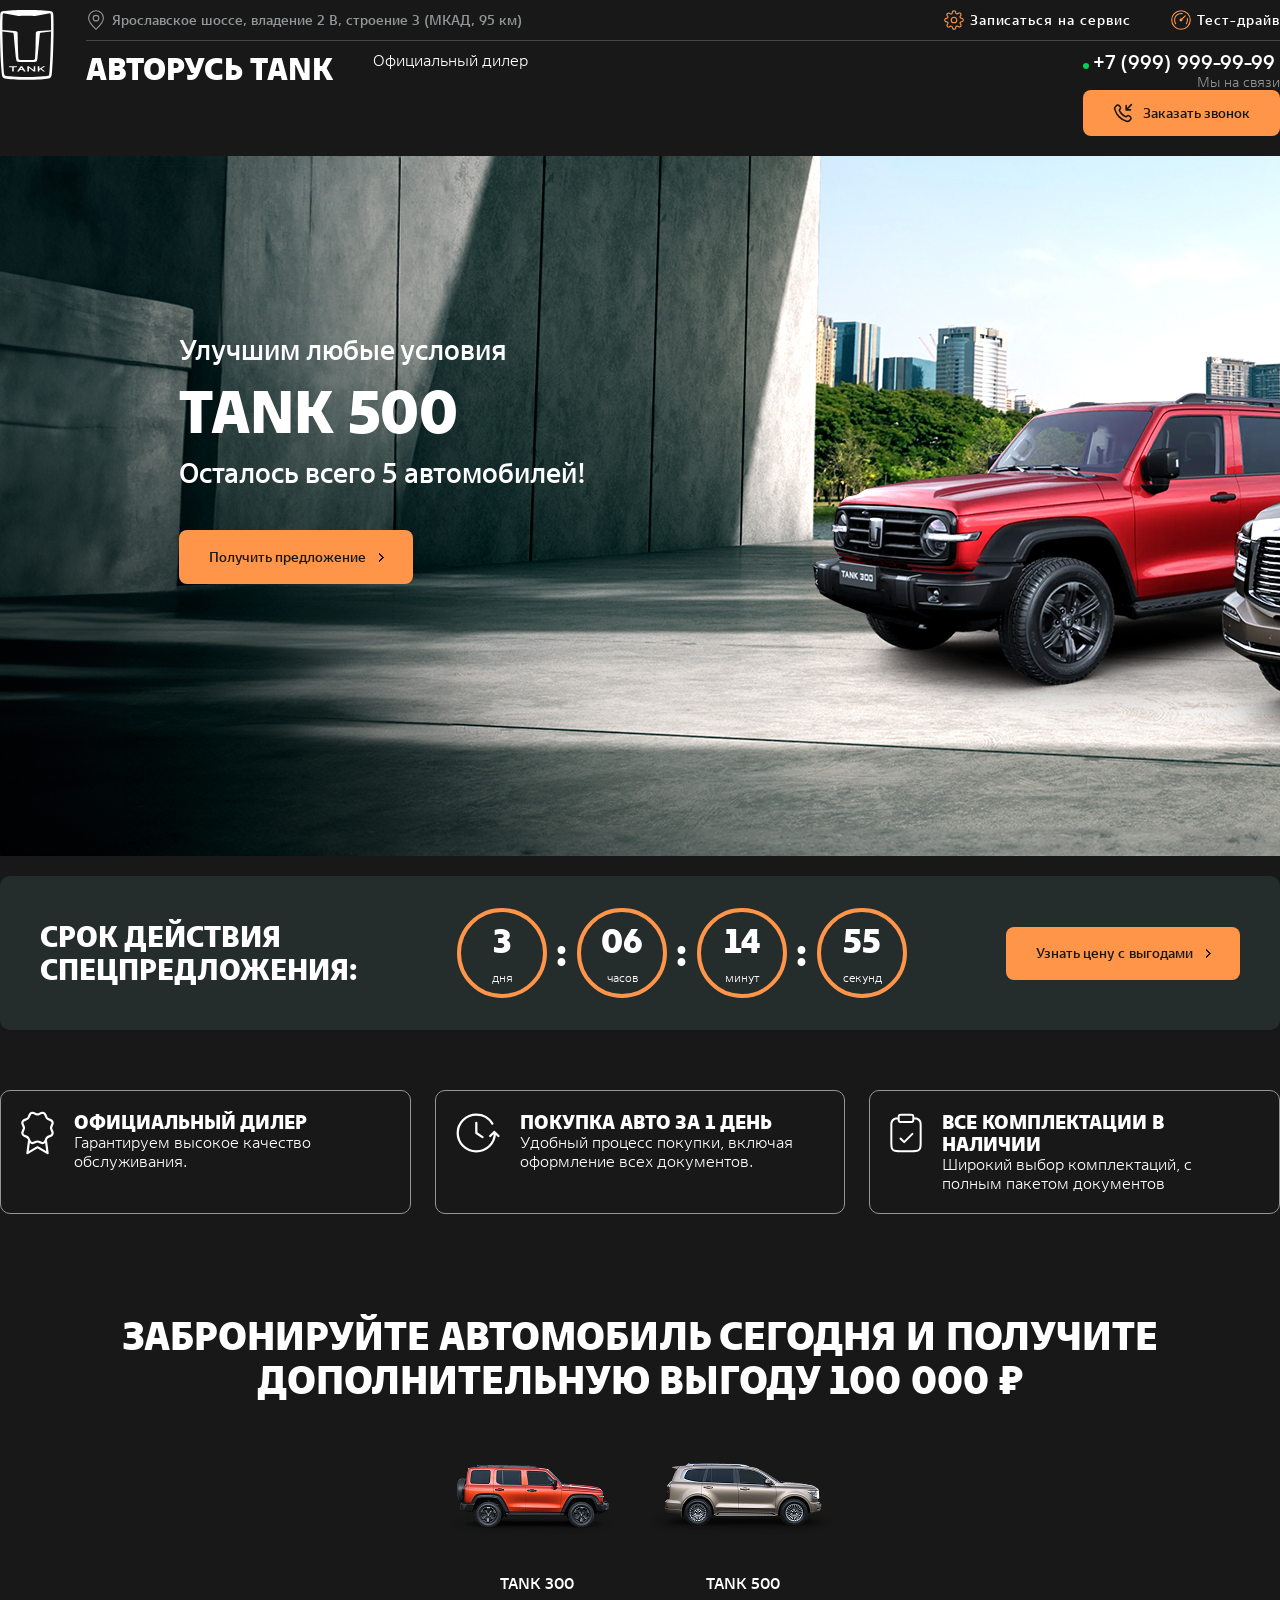
==== index.html @ 169fffc2 "Add files via upload" ====
<!DOCTYPE html>
<html lang="en">

<head>
    <meta charset="UTF-8">
    <meta name="viewport" content="width=device-width, initial-scale=1.0">
    <title>АВТОРУСЬ TANK</title>
    <link rel="stylesheet" href="css/normalize.css">
    <link rel="stylesheet" href="fonts/stylesheet.css">
    <link rel="stylesheet" href="css/base.css">
    <link rel="stylesheet" href="css/general.css">
    <link rel="stylesheet" href="css/main.css">
</head>

<body>
    <div class="wrapper">
        <header class="header">
            <div class="container header__container">
                <!-- Логотип -->
                <a href="#" class="logo header__logo"><img src="images/logo.svg" alt="Логотип автомобиля TANK"
                        class="logo__img">
                </a>
                <!-- Остальное содержимое шапки -->
                <div class="header__content">
                    <!-- Верхняя часть шапки -->
                    <div class="header__top">
                        <div class="location">
                            Ярославское шоссе, владение 2 В, строение 3 (МКАД, 95 км)
                        </div>
                        <ul class="services">
                            <li class="services_item services__service">
                                <a href="#" class="services_link">Записаться на сервис</a>
                            </li>
                            <li class="services_item services__test-drive">
                                <a href="#" class="services_link">Тест-драйв</a>
                            </li>
                        </ul>
                    </div>
                    <!-- Нижняя часть шапки -->
                    <div class="header__botton">
                        <div class=" title-block">
                            <h1 class="titleheader__title">АВТОРУСЬ TANK</h1>
                            <span class="subtitle">Официальный дилер</span>
                        </div>
                        <div class="header__contacts contacts">
                            <div class="phone-wrap">
                                <a href="tel:+79999999999" class="phone">+7 (999) 999-99-99</a>
                                <div class="phone-wrap__info">Мы на связи</div>
                            </div>
                            <button class="btn btn--size--small btn--call-me"><span>Заказать звонок</span></button>
                        </div>
                    </div>
                </div>
            </div>
        </header>
        <section class="welcome">
            <div class="container welcome_container">
                <div class="welcome__content">
                    <div class="welcome__title-wrap">
                        <div class="welcome__supertitle">Улучшим любые условия</div>
                        <h2 class="welcome__title">TANK 500</h2>
                        <div class="welcome__supertitle">Осталось всего 5 автомобилей!</div>
                    </div>
                    <button class="btn btn--size--high"><span>Получить предложение</span></button>
                </div>
            </div>
        </section>
        <section class="promo">
            <div class="container">
                <div class="promo_content">
                    <h2 class="promo_title">Срок действия спецпредложения:</h2>
                    <ul class="promo_timer">
                        <li class="promo_timer-item">
                            <div class="promo_timer-value">3</div>
                            <div class="promo_timer-label">дня</div>
                        </li>
                        <li class="promo_timer-item">
                            <div class="promo_timer-value">06</div>
                            <div class="promo_timer-label">часов</div>
                        </li>
                        <li class="promo_timer-item">
                            <div class="promo_timer-value">14</div>
                            <div class="promo_timer-label">минут</div>
                        </li>
                        <li class="promo_timer-item">
                            <div class="promo_timer-value">55</div>
                            <div class="promo_timer-label">секунд</div>
                        </li>
                    </ul>
                    <div class="promo_btn-wrap">
                        <button class="btn btn--size--high"><span>Узнать цену с выгодами</span></button>
                    </div>
                </div>
            </div>
        </section>
        <section class="benefits">
            <div class="container">
                <ul class="benefits__list be">
                    <li class="benefits__item benefit">
                        <img class="benefits__icon" src="./images/icons/Icon (2).svg" alt="">
                        <div class="benefit__text">
                            <h3 class="benefit__title">Официальный дилер</h3>
                            <p class="benefit__desc">
                                Гарантируем высокое качество обслуживания.
                            </p>
                        </div>
                    </li>
                    <li class="benefits__item benefit">
                        <img class="benefits__icon" src="./images/icons/dsa.svg" alt="">
                        <div class="benefit__text">
                            <h3 class="benefit__title">ПОКУПКА АВТО ЗА 1 ДЕНЬ</h3>
                            <p class="benefit__desc">
                                Удобный процесс покупки, включая оформление всех документов.
                            </p>
                        </div>
                    </li>
                    <li class="benefits__item benefit">
                        <img class="benefits__icon" src="./images/icons/Icon (1).svg" alt="">
                        <div class="benefit__text">
                            <h3 class="benefit__title">ВСЕ КОМПЛЕКТАЦИИ В НАЛИЧИИ</h3>
                            <p class="benefit__desc">
                                Широкий выбор комплектаций, с полным пакетом документов
                            </p>
                        </div>
                    </li>
                </ul>
            </div>
        </section>
        <section class="booking-promo">
            <h2 class="booking__text">ЗАБРОНИРУЙТЕ Автомобиль СЕГОДНЯ И ПОЛУЧИТЕ <br> ДОПОЛНИТЕЛЬНУЮ ВЫГОДУ 100 000 ₽
                <div class="container">
                    <ul class="booking__img">
                        <li class="booking__img-car"><img src="./images/300.png" alt="">
                            <div class="booking__img-car_und">TANK 300</div>
                        </li>
                        <li class="booking__img-car"><img src="./images/500.png" alt="">
                            <div class="booking__img-car_und">TANK 500</div>
                        </li>
                    </ul>
                </div>
        </section>
    </div>
</body>

</html>
---- fonts/stylesheet.css ----
@font-face {
    font-family: 'TT TANK';
    src: url('TTTANK-Md.woff2') format('woff2'),
        url('TTTANK-Md.woff') format('woff');
    font-weight: 500;
    font-style: normal;
    font-display: swap;
}

@font-face {
    font-family: 'TT TANK';
    src: url('TTTANK-Bd.woff2') format('woff2'),
        url('TTTANK-Bd.woff') format('woff');
    font-weight: bold;
    font-style: normal;
    font-display: swap;
}

@font-face {
    font-family: 'TT TANK';
    src: url('TTTANK-Lt.woff2') format('woff2'),
        url('TTTANK-Lt.woff') format('woff');
    font-weight: 300;
    font-style: normal;
    font-display: swap;
}
---- css/base.css ----
/*Установить всем элементам на странице поведение при котором в указанный в css размер будут включены и padding и border*/
*,
 *::after,
 *::before {
    box-sizing: border-box;
}

html,
body {
    height: 100%;
}

ul {
    margin: 0;
    padding: 0;
}

ul li {
    /* Убрать маркеры у маркированного списка */
    list-style: none;
}

h1,
h2,
h3,
h4,
h5,
h6 {
    margin: 0;
}

p {
    margin: 0;
}

table {
    border-collapse: collapse;
}

img {
    max-width: 100%;
}

a {
    /* Наследовать цвет текста от родител */
    color: inherit;
    text-decoration: none;
}

.wrapper {
    min-height: 100%;
}
---- css/general.css ----
.btn {
    border-radius: 8px;
    border-color: #ff9549;
    border: none;
    font-weight: 500;
    font-size: 14px;
    color: #181818;
}

.btn span {
    display: flex;
    align-items: center;
    column-gap: 10px;
}

.btn span::after {
    content: "";
    background-color: #ff9549;
    border: none;
    font-weight: 500;
    width: 7px;
    height: 7px;
    border-top: 2px solid #181818;
    border-right: 2px solid #181818;
    transform: rotate(45deg);
    border-radius: 1px;
}

.btn--size--high {
    padding: 18.5px 30px;
}

.btn--size--medium {
    padding: 16px 30px;
}

.btn--size--small {
    padding: 13px 30px;
}

.btn--call-me span::before {
    content: "";
    display: inline-block;
    width: 20px;
    height: 20px;
    background-image: url(../images/icons/Icon.svg);
    background-position: center;
    background-size: contain;
}

.btn--call-me span::after {
    display: none;
}
---- css/main.css ----
.wrapper {
    background-color: #181818;
    min-height: 100%;
    color: #fff;
    font-family: 'TT TANK', sans-serif;
    font-weight: 300;
    font-size: 16px;
}

.container {


    max-width: 1300px;
    margin: 0 auto;

}

.header {
    padding-top: 10px;
    padding-bottom: 20px;
}

.header__container {
    display: flex;
    /* Расстояние между колонками flex-контейнера */
    column-gap: 32px;
}

.logo {
    display: block;
    width: 54px;
    height: 70px;
}

.header__logo {}

.logo__img {}

.header__content {
    flex: 1;
}

.header__top {
    display: flex;
    justify-content: space-between;
    border-bottom: 1px solid rgba(255, 255, 255, 0.2);
    padding-bottom: 10px;
    align-items: flex-start;
}

.location {
    font-weight: 500;
    font-size: 14px;
    color: #939697;
    display: flex;
    align-items: center;
    column-gap: 6px;
}

.location::before {
    content: "";
    display: inline-block;
    width: 20px;
    height: 20px;
    background-image: url(../images/icons/location.svg);
    background-repeat: no-repeat;
    background-position: center;
    background-size: contain;
}

.services {
    display: flex;
    column-gap: 40px;
    font-weight: 500;
    font-size: 14px;
    letter-spacing: 0.07em;
}

.services_item {
    display: flex;
    align-items: center;
    column-gap: 6px;
}

.services_item::before {
    content: "";
    display: inline-block;
    width: 20px;
    height: 20px;
    background-repeat: no-repeat;
    background-position: center;
    background-size: contain;
}

.services__service::before {
    background-image: url(../images/icons/service.svg);
}

.services__test-drive::before {
    background-image: url(../images/icons/test-drive.svg);
}

.services_link {
    font-weight: 500;
    font-size: 14px;
}

.header__botton {
    padding-top: 10px;
    display: flex;
    justify-content: space-between;
    align-items: flex-start;
}

.header__title {
    display: flex;
}

.header__title::after {
    content: "";
    display: inline-block;
    height: 30px;
    width: 1px;
    margin: 0px 20px;
    background-color: rgba(255, 255, 255, 0.2);
}

.title-block {
    display: flex;
    column-gap: 40px;
}

.title {}

.subtitle {}

.header__contacts {}

.contacts {}

.phone-wrap::before {
    content: "";
    display: inline-block;
    width: 6px;
    height: 6px;
    background-color: #00d154;
    border-radius: 50%;
}

.welcome {
    min-height: 700px;
    background-image: url(../images/welcome_bg.jpg);
    background-size: cover;
    background-position: left center;
    padding: 179px;
    margin-bottom: 20px;
}

.welcome__title-wrap {
    margin-bottom: 40px
}

.welcome__supertitle,
.welcome__subtitle {
    font-weight: 500;
    font-size: 28px;
}

.welcome__title {
    font-weight: 700;
    font-size: 60px;
    text-transform: uppercase;
    margin: 11px 0px;
}

.phone {
    font-weight: 500;
    font-size: 20px;
}

.phone-wrap__info {
    text-align: right;
    font-size: 14px;
    color: #939697;
}

.btn {
    background-color: #ff9549;

}

.btn--call-me {}

/*предложение */
.promo {
    margin-bottom: 60px
}

.container {}

.promo_content {
    background: #252c2c;
    border-radius: 10px;
    padding: 32px 40px;
    display: flex;
    justify-content: space-between;
    align-items: center;
}

.promo_title {
    font-weight: 700;
    font-size: 30px;
    line-height: 110%;
    text-transform: uppercase;
    max-width: 318px;
}

.promo_timer {
    display: flex;
    column-gap: 30px;
}

.promo_timer-item {
    width: 90px;
    height: 90px;
    display: flex;
    justify-content: center;
    align-items: center;
    flex-direction: column;
    row-gap: 10px;
    border: 4px solid #ff9549;
    border-radius: 50%;
    position: relative;
}

.promo_timer-item:not(:last-child)::after {
    content: ":";
    font-weight: 700;
    font-size: 39px;
    display: inline-block;
    position: absolute;
    right: -24px;

}

.promo_timer-value {
    font-weight: 700;
    font-size: 34px;
    text-align: center;
}

.promo_timer-label {
    font-size: 12px;
    text-align: center;
}

.promo_btn-wrap {}

.btn {}

.btn--size--high {}

/* Преимущества */

.benefits {}

.container {}

.benefits__list {
    display: flex;
    column-gap: 24px;
}

.be {}

.benefits__item {
    /* Если у всех элементов установить flex: 1 то они разделят поравну свободное пространство flex-контейнера */
    flex: 1;
}

.benefit {
    border: 1px solid #939697;
    border-radius: 10px;
    padding: 20px;
    display: flex;
    margin-bottom: 100px;
}

.benefits__icon {
    max-width: 44px;
    max-height: 44px;
    /* Картинка помещается в указанные размеры с сохранением пропорций */
    object-fit: contain;
}

.benefit__text {
    width: 312px;
    padding-left: 20px;
}

.benefit__title {
    font-weight: 700;
    font-size: 20px;
    line-height: 110%;
    text-transform: uppercase;
    color: #fff;
}

.benefit__desc {
    font-weight: 300;
    font-size: 16px;
    line-height: 120%;
    color: #fff;
}

.booking-promo {}

.booking__text {
    font-weight: 700;
    font-size: 40px;
    line-height: 110%;
    text-transform: uppercase;
    text-align: center;
    color: #fff;
}

.booking__img {
    text-align: center;
    margin-top: 40px;
}

.booking__img-car {
    display: inline-block;
}

.booking__img-car_und {
    font-weight: 500;
    font-size: 16px;
    text-align: center;
}
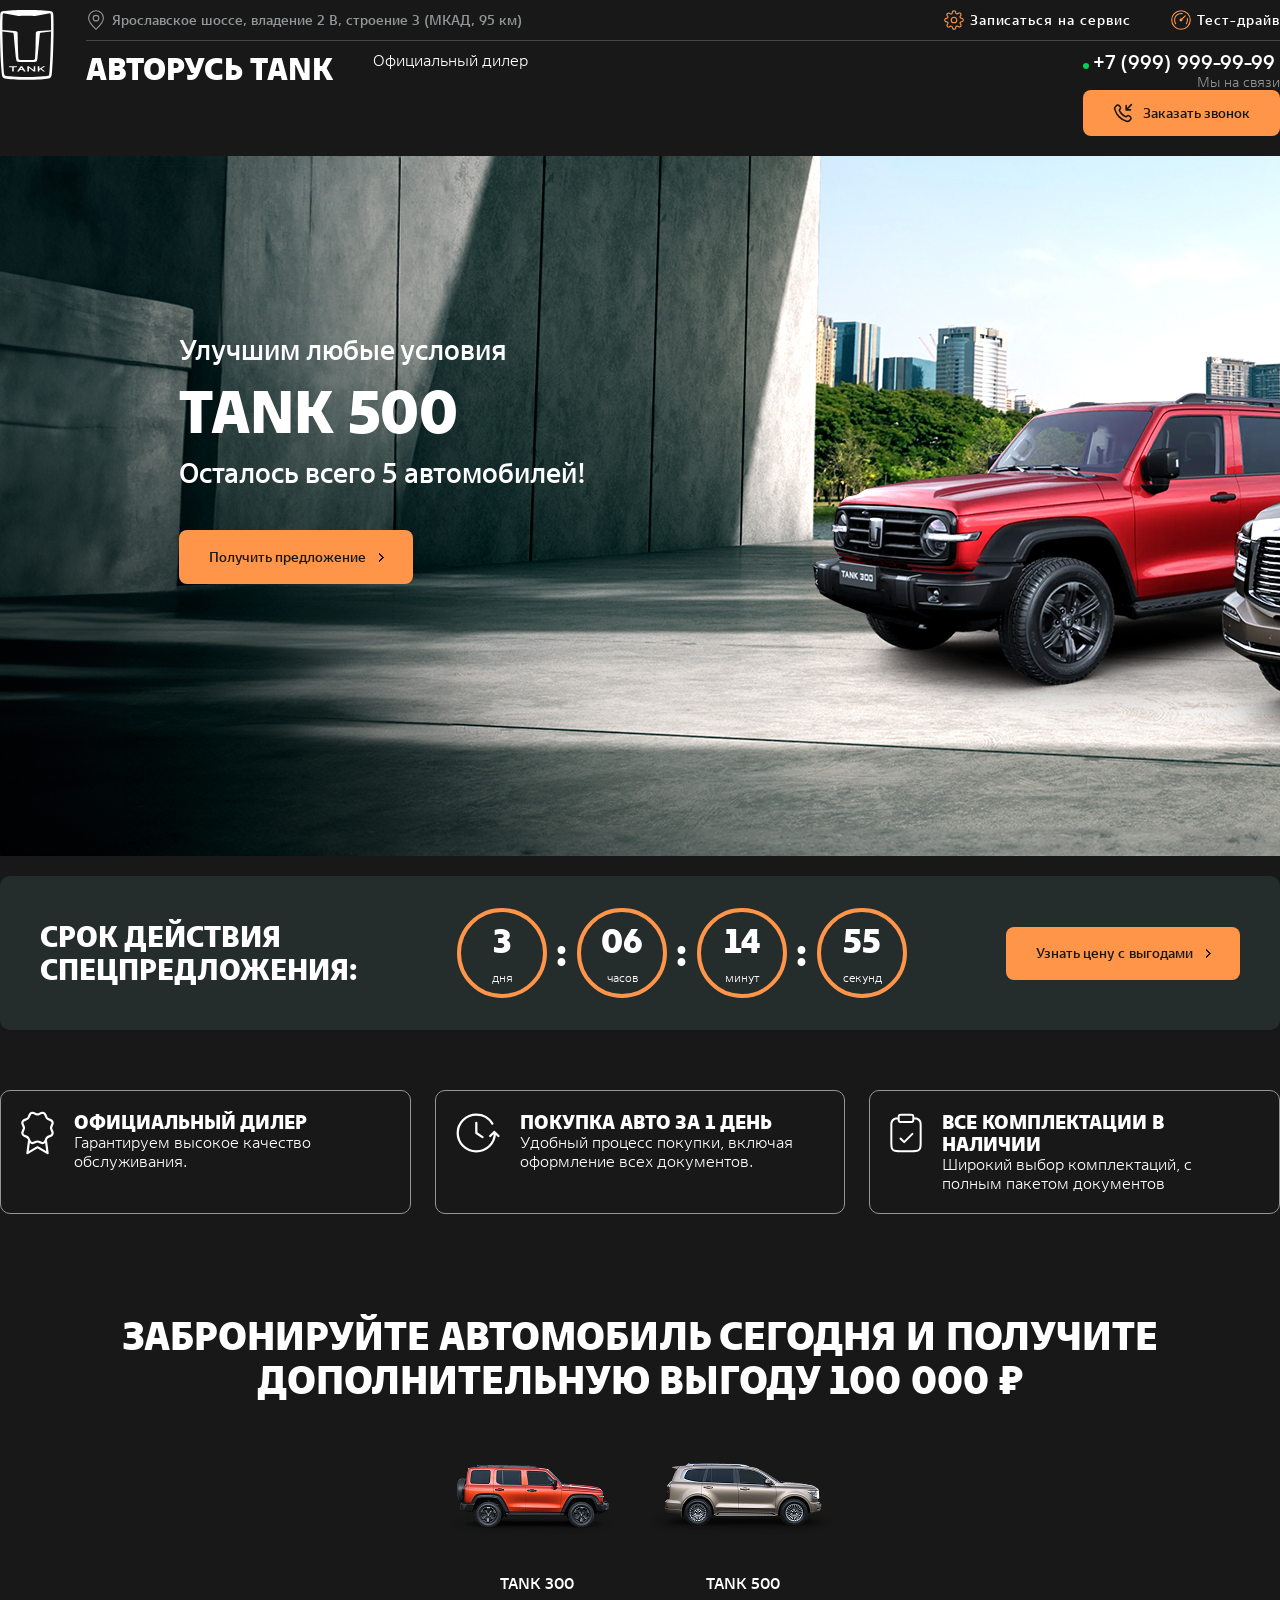
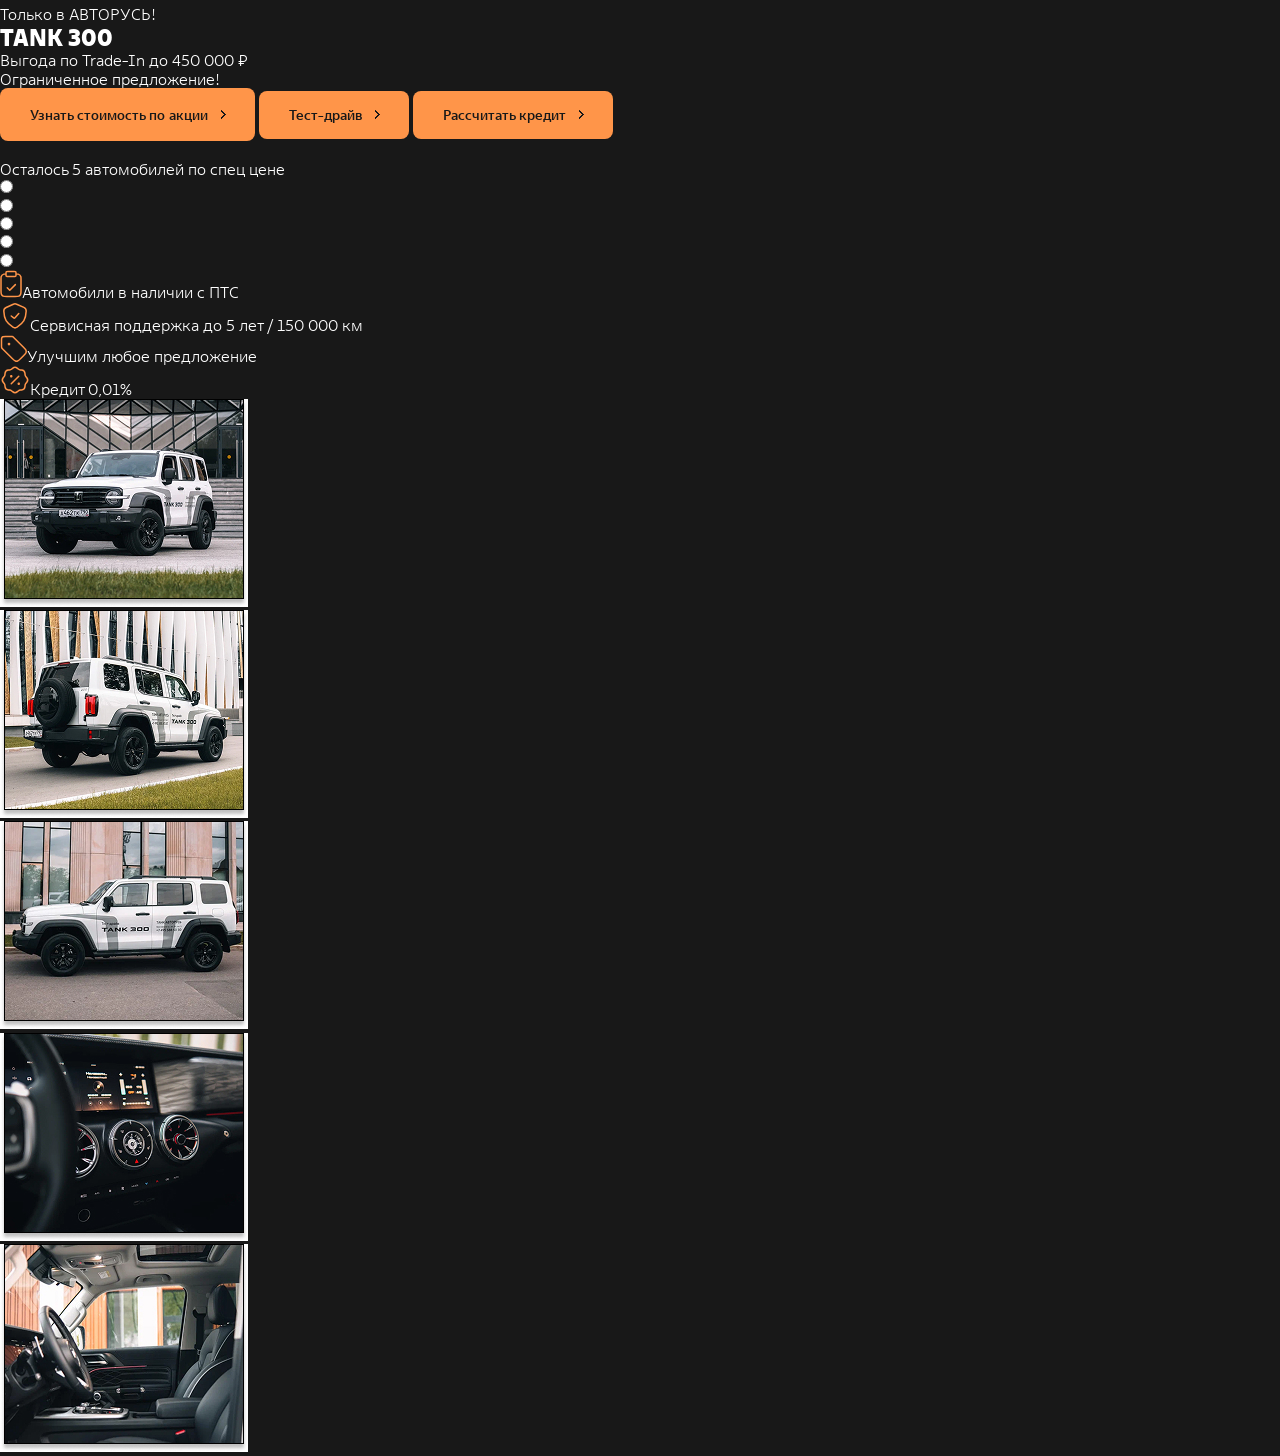
==== commit e3eed5b4: "Add files via upload" ====
--- a/index.html
+++ b/index.html
@@ -139,6 +139,81 @@
                     </ul>
                 </div>
         </section>
+        <section class="special-offer">
+            <div class="container special-offer__container">
+                <div class="special-offer__main">
+                    <div class="special-offer__main-content">
+                        <div class="special-offer__bage">Только в АВТОРУСЬ!</div>
+                        <h2 class="special-offer__title">TANK 300</h2>
+                        <div class="special-offer__highlight">Выгода по Trade-In до 450 000 ₽ </div>
+                        <div class="special-offer__disclaimer">Ограниченное предложение!</div>
+                        <div class="special-offer__btns">
+                            <button class="btn btn--size--high"><span>Узнать стоимость по акции</span></button>
+                            <button class="btn btn--size--medium btn--transparent"><span>Тест-драйв</span></button>
+                            <button class="btn btn--size--medium btn--transparent"><span>Рассчитать
+                                    кредит</span></button>
+                        </div>
+                    </div>
+                    <div class="special-offer__banner">
+                        <div class="special-offer__img-wrap">
+                            <img src="images/icons/special-offer/300.png" alt="" class="special-offer_img">
+                            <div class="special-offer__banner-limit">Осталось 5 автомобилей по спец цене</div>
+                        </div>
+                        <ul class="special-offer__triger-list">
+                            <li class="special-offer__triger-item">
+                                <input type="radio" name="color" class="special-offer__triger">
+                            </li>
+                            <li class="special-offer__triger-item">
+                                <input type="radio" name="color" class="special-offer__triger">
+                            </li>
+                            <li class="special-offer__triger-item">
+                                <input type="radio" name="color" class="special-offer__triger">
+                            </li>
+                            <li class="special-offer__triger-item">
+                                <input type="radio" name="color" class="special-offer__triger">
+                            </li>
+                            <li class="special-offer__triger-item">
+                                <input type="radio" name="color" class="special-offer__triger">
+                            </li>
+                        </ul>
+                    </div>
+                </div>
+                <ul class="special-offer__benefits">
+                    <li class="special-offer__benefit">
+                        <img src="images/special-offer/PTC.svg" alt="" class="special-offer__benefit-icon">Автомобили в
+                        наличии с ПТС
+                    <li class="special-offer__benefit">
+                        <img src="images/special-offer/shield.svg" alt="" class="special-offer__benefit-icon">Сервисная
+                        поддержка до 5 лет / 150 000 км
+                    </li>
+                    <li class="special-offer__benefit">
+                        <img src="images/special-offer/tag.svg" alt="" class="special-offer__benefit-icon">Улучшим любое
+                        предложение
+                    </li>
+                    <li class="special-offer__benefit">
+                        <img src="images/special-offer/%.svg" alt="" class="special-offer__benefit-icon">Кредит 0,01%
+                </ul>
+                <div class="special-offer__gallery">
+                    <ul class="special-offer__gallery-list">
+                        <li class="special-offer__gallery-item">
+                            <img src="images/special-offer/1.jpg" alt="">
+                        </li>
+                        <li class="special-offer__gallery-item">
+                            <img src="images/special-offer/2.jpg" alt="">
+                        </li>
+                        <li class="special-offer__gallery-item">
+                            <img src="images/special-offer/3.jpg" alt="">
+                        </li>
+                        <li class="special-offer__gallery-item">
+                            <img src="images/special-offer/4.jpg" alt="">
+                        </li>
+                        <li class="special-offer__gallery-item">
+                            <img src="images/special-offer/5.jpg" alt="">
+                        </li>
+                    </ul>
+                </div>
+            </div>
+        </section>
     </div>
 </body>
 
--- a/css/general.css
+++ b/css/general.css
@@ -50,4 +50,14 @@
 
 .btn--call-me span::after {
     display: none;
+}
+
+.btn-transparent {
+    background-color: transparent;
+    color: #fff;
+}
+
+.btn--transparent span::after {
+    border-top: 2px solid #181818;
+    border-right: 2px solid #181818;
 }
